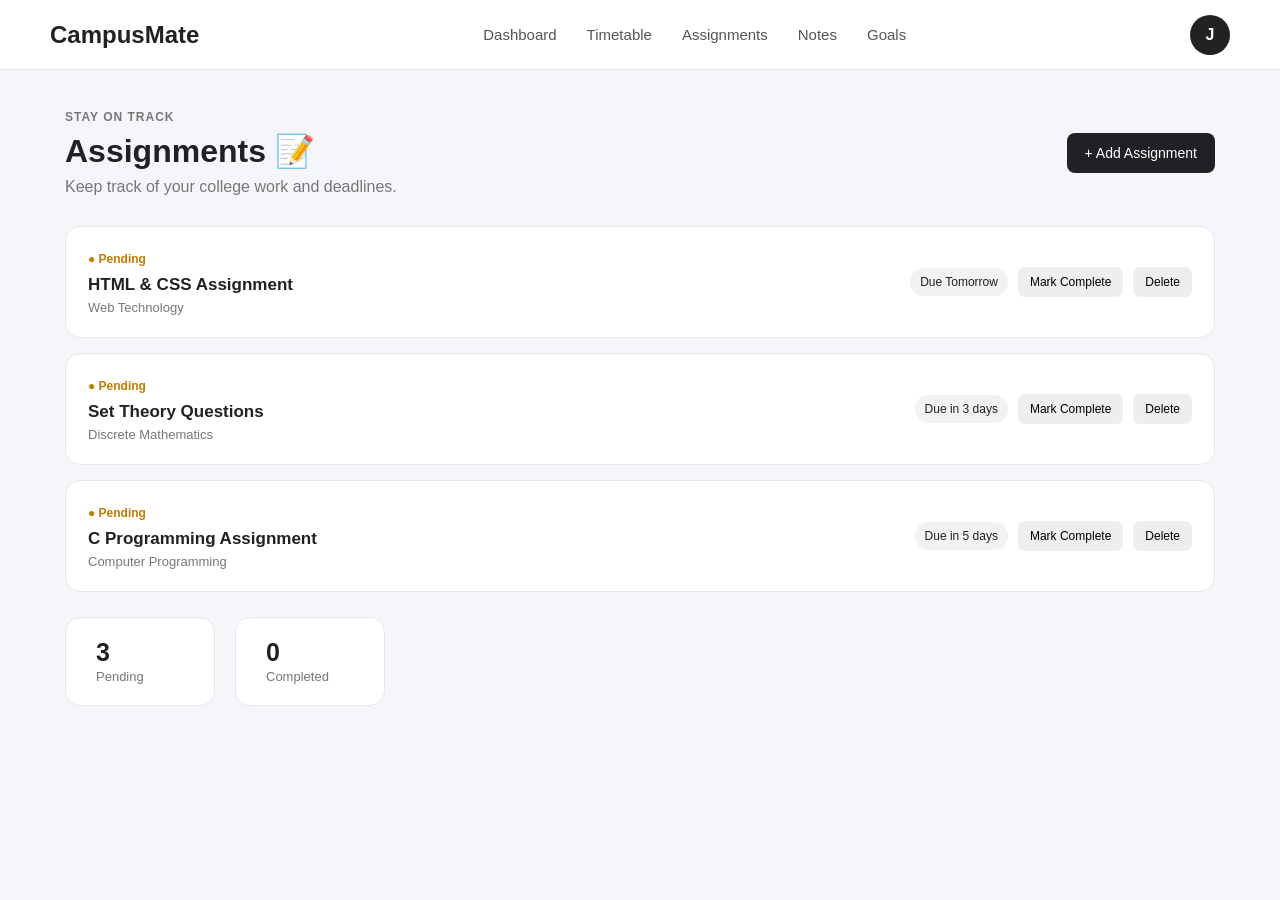
==== assignments.html @ aee2e8d4 "initialized" ====
<!DOCTYPE html>
<html>

<head>
    <title>Assignments - CampusMate</title>
    <link rel="stylesheet" href="style.css">
</head>

<body>

    <header>

        <div class="logo">CampusMate</div>

        <nav>
            <a href="index.html">Dashboard</a>
            <a href="timetable.html">Timetable</a>
            <a href="assignments.html">Assignments</a>
            <a href="#">Notes</a>
            <a href="#">Goals</a>
        </nav>

        <div class="profile">J</div>

    </header>


    <main>

        <section class="welcome assignment-heading">

            <div>
                <p class="small-text">STAY ON TRACK</p>

                <h1>Assignments 📝</h1>

                <p>
                    Keep track of your college work and deadlines.
                </p>
            </div>

            <button class="add-button" onclick="showForm()">+ Add Assignment</button>

        </section>
          
         <div id="assignment-form" class="assignment-form">

    <h2>Add New Assignment</h2>

    <input type="text" id="subject" placeholder="Subject">

    <input type="text" id="title" placeholder="Assignment title">

    <input type="date" id="due-date">

    <div>
        <button onclick="addAssignment()" class="save-button">
            Add Assignment
        </button>

        <button onclick="hideForm()" class="cancel-button">
            Cancel
        </button>
    </div>

</div>


        <section class="assignment-list">

            <!-- Assignment 1 -->

            <div class="assignment-card">

                <div class="assignment-info">

                    <span class="assignment-status pending">
                        ● Pending
                    </span>

                    <h2>HTML & CSS Assignment</h2>

                    <p class="subject">
                        Web Technology
                    </p>

                </div>

                <div class="assignment-actions">

                    <span class="deadline">
                        Due Tomorrow
                    </span>

                    <button class="complete-button">
                        Mark Complete
                    </button>

                    <button class="delete-button">
                        Delete
                    </button>

                </div>

            </div>


            <!-- Assignment 2 -->

            <div class="assignment-card">

                <div class="assignment-info">

                    <span class="assignment-status pending">
                        ● Pending
                    </span>

                    <h2>Set Theory Questions</h2>

                    <p class="subject">
                        Discrete Mathematics
                    </p>

                </div>

                <div class="assignment-actions">

                    <span class="deadline">
                        Due in 3 days
                    </span>

                    <button class="complete-button">
                        Mark Complete
                    </button>

                    <button class="delete-button">
                        Delete
                    </button>

                </div>

            </div>


            <!-- Assignment 3 -->

            <div class="assignment-card">

                <div class="assignment-info">

                    <span class="assignment-status pending">
                        ● Pending
                    </span>

                    <h2>C Programming Assignment</h2>

                    <p class="subject">
                        Computer Programming
                    </p>

                </div>

                <div class="assignment-actions">

                    <span class="deadline">
                        Due in 5 days
                    </span>

                    <button class="complete-button">
                        Mark Complete
                    </button>

                    <button class="delete-button">
                        Delete
                    </button>

                </div>

            </div>

        </section>


        <section class="assignment-summary">

            <div>
                <strong>3</strong>
                <span>Pending</span>
            </div>

            <div>
                <strong>0</strong>
                <span>Completed</span>
            </div>

        </section>

    </main>

     <script>

    function showForm() {
        document.getElementById("assignment-form").style.display = "block";
    }


    function hideForm() {
        document.getElementById("assignment-form").style.display = "none";
    }


    function addAssignment() {

        // Get information from the form
        let subject = document.getElementById("subject").value;
        let title = document.getElementById("title").value;
        let dueDate = document.getElementById("due-date").value;


        // Check if everything is filled in
        if (subject === "" || title === "" || dueDate === "") {
            alert("Please fill in all the fields.");
            return;
        }


        // Create a new assignment
        let newAssignment = document.createElement("div");

        newAssignment.className = "assignment-card";


        newAssignment.innerHTML = `
            <div class="assignment-info">

                <span class="assignment-status pending">
                    ● Pending
                </span>

                <h2>${title}</h2>

                <p class="subject">
                    ${subject}
                </p>

            </div>


            <div class="assignment-actions">

                <span class="deadline">
                    Due ${dueDate}
                </span>

                <button class="complete-button">
                    Mark Complete
                </button>

                <button class="delete-button">
                    Delete
                </button>

            </div>
        `;


        // Put the new assignment on the page
        document
            .querySelector(".assignment-list")
            .appendChild(newAssignment);


        // Clear the form
        document.getElementById("subject").value = "";
        document.getElementById("title").value = "";
        document.getElementById("due-date").value = "";


        // Hide the form
        hideForm();

    }

</script>
</body>

</html>
---- style.css ----
* {
    margin: 0;
    padding: 0;
    box-sizing: border-box;
}

body {
    font-family: Arial, sans-serif;
    background: #f5f6fa;
    color: #202124;
}

header {
    height: 70px;
    background: white;
    display: flex;
    align-items: center;
    justify-content: space-between;
    padding: 0 50px;
    border-bottom: 1px solid #e5e5e5;
}

.logo {
    font-size: 24px;
    font-weight: bold;
}

nav {
    display: flex;
    gap: 30px;
}

nav a {
    text-decoration: none;
    color: #555;
    font-size: 15px;
}

nav a:hover {
    color: #111;
}

.profile {
    width: 40px;
    height: 40px;
    border-radius: 50%;
    background: #222;
    color: white;
    display: flex;
    align-items: center;
    justify-content: center;
    font-weight: bold;
}

main {
    max-width: 1200px;
    margin: 40px auto;
    padding: 0 25px;
}

.welcome {
    margin-bottom: 30px;
}

.small-text {
    font-size: 12px;
    font-weight: bold;
    color: #777;
    letter-spacing: 1px;
    margin-bottom: 8px;
}

.welcome h1 {
    font-size: 32px;
    margin-bottom: 8px;
}

.welcome p {
    color: #777;
}

.stats {
    display: grid;
    grid-template-columns: repeat(3, 1fr);
    gap: 20px;
    margin-bottom: 25px;
}

.stat-card {
    background: white;
    padding: 25px;
    border-radius: 15px;
    border: 1px solid #e8e8e8;
}

.stat-card span {
    font-size: 25px;
}

.stat-card h3 {
    font-size: 28px;
    margin-top: 15px;
}

.stat-card p {
    color: #777;
    margin-top: 5px;
}

.content {
    display: grid;
    grid-template-columns: 1fr 1fr;
    gap: 25px;
}

.card {
    background: white;
    border: 1px solid #e8e8e8;
    border-radius: 15px;
    padding: 25px;
}

.card-header {
    display: flex;
    justify-content: space-between;
    align-items: center;
    margin-bottom: 20px;
}

.card-header h2 {
    font-size: 19px;
}

.card-header a {
    font-size: 13px;
    color: #666;
    text-decoration: none;
}

.class-item {
    display: flex;
    gap: 20px;
    padding: 15px 0;
    border-bottom: 1px solid #eee;
}

.class-item:last-child {
    border-bottom: none;
}

.time {
    width: 75px;
    font-size: 13px;
    color: #777;
}

.class-item h3 {
    font-size: 15px;
    margin-bottom: 5px;
}

.class-item p {
    font-size: 13px;
    color: #888;
}

.assignment {
    display: flex;
    justify-content: space-between;
    align-items: center;
    padding: 15px 0;
    border-bottom: 1px solid #eee;
}

.assignment:last-child {
    border-bottom: none;
}

.assignment h3 {
    font-size: 15px;
    margin-bottom: 5px;
}

.assignment p {
    font-size: 13px;
    color: #888;
}

.due {
    font-size: 12px;
    background: #f1f1f1;
    padding: 6px 10px;
    border-radius: 20px;
}

.goals {
    margin-top: 25px;
}

.goal {
    padding: 13px 0;
    border-bottom: 1px solid #eee;
}

.goal:last-child {
    border-bottom: none;
}

.goal input {
    margin-right: 10px;
}

/* Weekly Timetable */

.weekly-timetable {
    display: grid;
    grid-template-columns: repeat(5, 1fr);
    gap: 15px;
}

.day-column {
    background: white;
    border: 1px solid #e8e8e8;
    border-radius: 15px;
    padding: 15px;
    min-height: 400px;
}

.day-header {
    font-size: 17px;
    font-weight: bold;
    padding: 10px;
    margin-bottom: 10px;
    text-align: center;
    border-bottom: 1px solid #eeeeee;
}

.class-card {
    background: #f7f7f7;
    border-radius: 10px;
    padding: 15px;
    margin-bottom: 12px;
}

.class-time {
    font-size: 11px;
    color: #777;
    font-weight: bold;
}

.class-card h3 {
    font-size: 14px;
    margin-top: 8px;
    margin-bottom: 5px;
}

.class-card p {
    font-size: 12px;
    color: #888;
}


/* Make timetable usable on smaller screens */

@media (max-width: 900px) {

    .weekly-timetable {
        grid-template-columns: repeat(2, 1fr);
    }

}


@media (max-width: 600px) {

    .weekly-timetable {
        grid-template-columns: 1fr;
    }

}

/* Assignments */

.assignment-heading {
    display: flex;
    justify-content: space-between;
    align-items: center;
}

.add-button {
    border: none;
    background: #202124;
    color: white;
    padding: 12px 18px;
    border-radius: 8px;
    font-size: 14px;
    cursor: pointer;
}

.add-button:hover {
    background: #444;
}

.assignment-list {
    display: flex;
    flex-direction: column;
    gap: 15px;
}

.assignment-card {
    background: white;
    border: 1px solid #e8e8e8;
    border-radius: 15px;
    padding: 22px;
    display: flex;
    justify-content: space-between;
    align-items: center;
}

.assignment-status {
    font-size: 12px;
    font-weight: bold;
}

.pending {
    color: #c27c00;
}

.assignment-info h2 {
    font-size: 17px;
    margin-top: 8px;
    margin-bottom: 5px;
}

.subject {
    color: #777;
    font-size: 13px;
}

.assignment-actions {
    display: flex;
    align-items: center;
    gap: 10px;
}

.deadline {
    font-size: 12px;
    background: #f2f2f2;
    padding: 7px 10px;
    border-radius: 20px;
}

.complete-button,
.delete-button {
    border: none;
    padding: 8px 12px;
    border-radius: 7px;
    cursor: pointer;
    font-size: 12px;
}

.complete-button {
    background: #eeeeee;
}

.delete-button {
    background: #eeeeee;
}

.complete-button:hover,
.delete-button:hover {
    background: #dddddd;
}

.assignment-summary {
    display: flex;
    gap: 20px;
    margin-top: 25px;
}

.assignment-summary div {
    background: white;
    border: 1px solid #e8e8e8;
    border-radius: 15px;
    padding: 20px 30px;
    min-width: 150px;
}

.assignment-summary strong {
    display: block;
    font-size: 25px;
}

.assignment-summary span {
    color: #777;
    font-size: 13px;
}

/* Add Assignment Form */

.assignment-form {
    display: none;
    background: white;
    border: 1px solid #e8e8e8;
    border-radius: 15px;
    padding: 25px;
    margin-bottom: 20px;
}

.assignment-form h2 {
    margin-top: 0;
    margin-bottom: 20px;
}

.assignment-form input {
    width: 100%;
    box-sizing: border-box;
    padding: 12px;
    margin-bottom: 12px;
    border: 1px solid #ddd;
    border-radius: 8px;
    font-size: 14px;
}

.save-button,
.cancel-button {
    border: none;
    padding: 10px 16px;
    border-radius: 8px;
    cursor: pointer;
    font-size: 13px;
}

.save-button {
    background: #202124;
    color: white;
}

.cancel-button {
    background: #eeeeee;
    margin-left: 8px;
}

.save-button:hover {
    background: #444;
}

.cancel-button:hover {
    background: #dddddd;
}
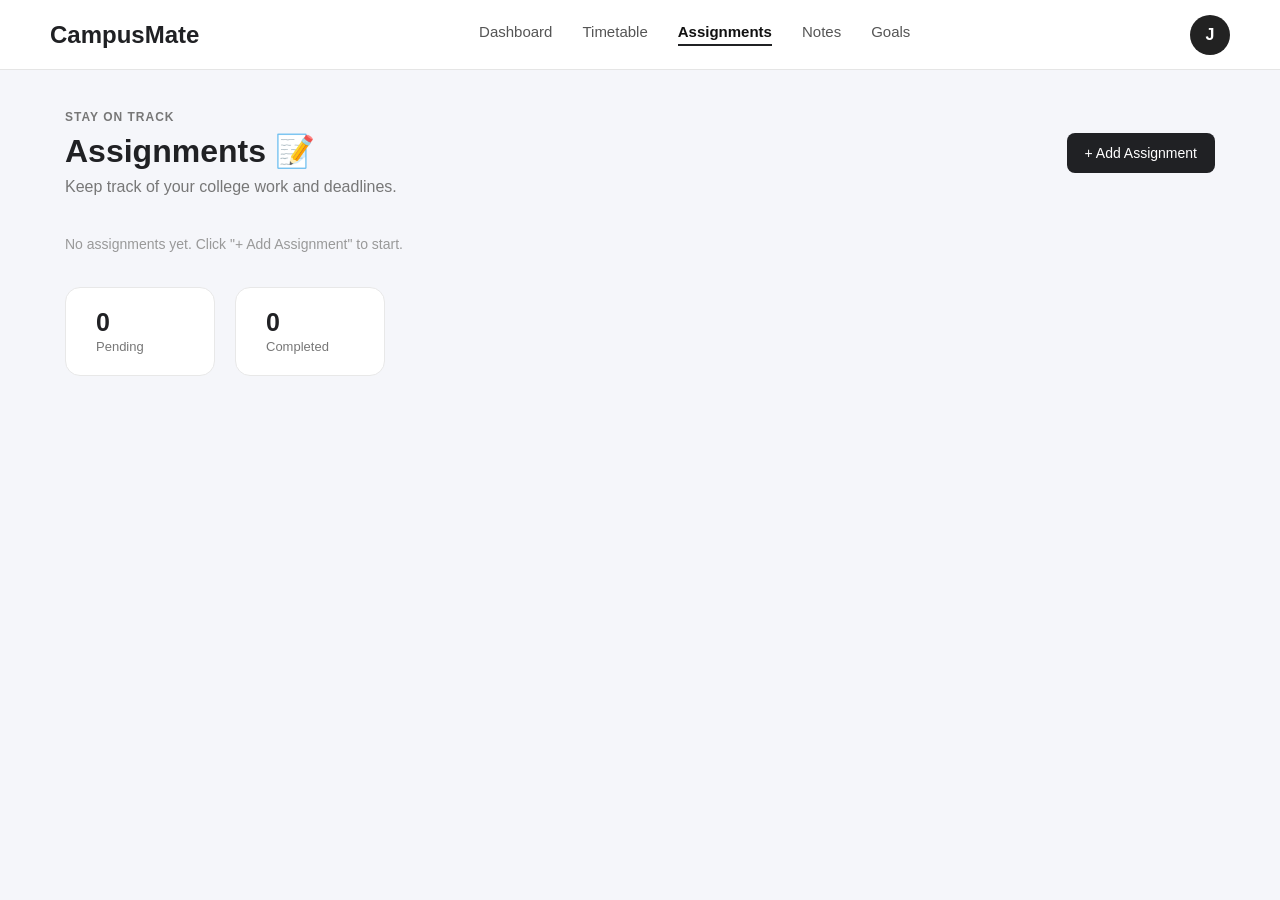
==== commit ef22e286: "finish CampusMate: goals, notes, working assignments" ====
--- a/assignments.html
+++ b/assignments.html
@@ -1,7 +1,8 @@
 <!DOCTYPE html>
-<html>
-
+<html lang="en">
 <head>
+    <meta charset="UTF-8">
+    <meta name="viewport" content="width=device-width, initial-scale=1.0">
     <title>Assignments - CampusMate</title>
     <link rel="stylesheet" href="style.css">
 </head>
@@ -9,279 +10,59 @@
 <body>
 
     <header>
-
         <div class="logo">CampusMate</div>
 
         <nav>
             <a href="index.html">Dashboard</a>
             <a href="timetable.html">Timetable</a>
-            <a href="assignments.html">Assignments</a>
-            <a href="#">Notes</a>
-            <a href="#">Goals</a>
+            <a href="assignments.html" class="active">Assignments</a>
+            <a href="notes.html">Notes</a>
+            <a href="goals.html">Goals</a>
         </nav>
 
         <div class="profile">J</div>
-
     </header>
 
 
     <main>
 
         <section class="welcome assignment-heading">
-
             <div>
                 <p class="small-text">STAY ON TRACK</p>
-
                 <h1>Assignments 📝</h1>
-
-                <p>
-                    Keep track of your college work and deadlines.
-                </p>
+                <p>Keep track of your college work and deadlines.</p>
             </div>
 
             <button class="add-button" onclick="showForm()">+ Add Assignment</button>
-
-        </section>
-          
-         <div id="assignment-form" class="assignment-form">
-
-    <h2>Add New Assignment</h2>
-
-    <input type="text" id="subject" placeholder="Subject">
-
-    <input type="text" id="title" placeholder="Assignment title">
-
-    <input type="date" id="due-date">
-
-    <div>
-        <button onclick="addAssignment()" class="save-button">
-            Add Assignment
-        </button>
-
-        <button onclick="hideForm()" class="cancel-button">
-            Cancel
-        </button>
-    </div>
-
-</div>
-
-
-        <section class="assignment-list">
-
-            <!-- Assignment 1 -->
-
-            <div class="assignment-card">
-
-                <div class="assignment-info">
-
-                    <span class="assignment-status pending">
-                        ● Pending
-                    </span>
-
-                    <h2>HTML & CSS Assignment</h2>
-
-                    <p class="subject">
-                        Web Technology
-                    </p>
-
-                </div>
-
-                <div class="assignment-actions">
-
-                    <span class="deadline">
-                        Due Tomorrow
-                    </span>
-
-                    <button class="complete-button">
-                        Mark Complete
-                    </button>
-
-                    <button class="delete-button">
-                        Delete
-                    </button>
-
-                </div>
-
-            </div>
-
-
-            <!-- Assignment 2 -->
-
-            <div class="assignment-card">
-
-                <div class="assignment-info">
-
-                    <span class="assignment-status pending">
-                        ● Pending
-                    </span>
-
-                    <h2>Set Theory Questions</h2>
-
-                    <p class="subject">
-                        Discrete Mathematics
-                    </p>
-
-                </div>
-
-                <div class="assignment-actions">
-
-                    <span class="deadline">
-                        Due in 3 days
-                    </span>
-
-                    <button class="complete-button">
-                        Mark Complete
-                    </button>
-
-                    <button class="delete-button">
-                        Delete
-                    </button>
-
-                </div>
-
-            </div>
-
-
-            <!-- Assignment 3 -->
-
-            <div class="assignment-card">
-
-                <div class="assignment-info">
-
-                    <span class="assignment-status pending">
-                        ● Pending
-                    </span>
-
-                    <h2>C Programming Assignment</h2>
-
-                    <p class="subject">
-                        Computer Programming
-                    </p>
-
-                </div>
-
-                <div class="assignment-actions">
-
-                    <span class="deadline">
-                        Due in 5 days
-                    </span>
-
-                    <button class="complete-button">
-                        Mark Complete
-                    </button>
-
-                    <button class="delete-button">
-                        Delete
-                    </button>
-
-                </div>
-
-            </div>
-
         </section>
 
+        <div id="assignment-form" class="assignment-form">
+            <h2>Add New Assignment</h2>
+            <input type="text" id="subject" placeholder="Subject">
+            <input type="text" id="title" placeholder="Assignment title">
+            <input type="date" id="due-date">
+            <div>
+                <button onclick="addAssignment()" class="save-button">Add Assignment</button>
+                <button onclick="hideForm()" class="cancel-button">Cancel</button>
+            </div>
+        </div>
+
+        <section class="assignment-list" id="assignment-list"></section>
 
         <section class="assignment-summary">
-
             <div>
-                <strong>3</strong>
+                <strong id="pending-count">0</strong>
                 <span>Pending</span>
             </div>
-
             <div>
-                <strong>0</strong>
+                <strong id="completed-count">0</strong>
                 <span>Completed</span>
             </div>
-
         </section>
 
     </main>
 
-     <script>
-
-    function showForm() {
-        document.getElementById("assignment-form").style.display = "block";
-    }
-
-
-    function hideForm() {
-        document.getElementById("assignment-form").style.display = "none";
-    }
-
-
-    function addAssignment() {
-
-        // Get information from the form
-        let subject = document.getElementById("subject").value;
-        let title = document.getElementById("title").value;
-        let dueDate = document.getElementById("due-date").value;
-
-
-        // Check if everything is filled in
-        if (subject === "" || title === "" || dueDate === "") {
-            alert("Please fill in all the fields.");
-            return;
-        }
-
-
-        // Create a new assignment
-        let newAssignment = document.createElement("div");
-
-        newAssignment.className = "assignment-card";
-
-
-        newAssignment.innerHTML = `
-            <div class="assignment-info">
-
-                <span class="assignment-status pending">
-                    ● Pending
-                </span>
-
-                <h2>${title}</h2>
-
-                <p class="subject">
-                    ${subject}
-                </p>
-
-            </div>
-
-
-            <div class="assignment-actions">
-
-                <span class="deadline">
-                    Due ${dueDate}
-                </span>
-
-                <button class="complete-button">
-                    Mark Complete
-                </button>
-
-                <button class="delete-button">
-                    Delete
-                </button>
-
-            </div>
-        `;
-
-
-        // Put the new assignment on the page
-        document
-            .querySelector(".assignment-list")
-            .appendChild(newAssignment);
-
-
-        // Clear the form
-        document.getElementById("subject").value = "";
-        document.getElementById("title").value = "";
-        document.getElementById("due-date").value = "";
-
-
-        // Hide the form
-        hideForm();
-
-    }
-
-</script>
+    <script src="script.js"></script>
+    <script>showAssignments();</script>
 </body>
-
-</html>+</html>
--- a/style.css
+++ b/style.css
@@ -447,4 +447,153 @@
 
 .cancel-button:hover {
     background: #dddddd;
-}+}
+
+/* ===== Added for final version ===== */
+
+/* current page in the nav */
+nav a.active {
+    color: #111;
+    font-weight: bold;
+    border-bottom: 2px solid #202124;
+    padding-bottom: 4px;
+}
+
+/* message shown when a list is empty */
+.empty {
+    color: #999;
+    font-size: 14px;
+    padding: 10px 0;
+}
+
+/* today's column on the timetable */
+.day-column.today {
+    border: 2px solid #202124;
+}
+
+/* completed assignment */
+.assignment-status.completed {
+    color: #2e7d32;
+}
+
+.assignment-card.is-done h2 {
+    text-decoration: line-through;
+    color: #999;
+}
+
+/* Goals page */
+.add-row {
+    display: flex;
+    gap: 10px;
+    margin-bottom: 20px;
+}
+
+.add-row input,
+.note-form input,
+.note-form textarea {
+    width: 100%;
+    padding: 12px;
+    border: 1px solid #ddd;
+    border-radius: 8px;
+    font-size: 14px;
+    font-family: inherit;
+}
+
+.progress-text {
+    font-size: 13px;
+    color: #777;
+    margin-bottom: 8px;
+}
+
+.progress {
+    height: 10px;
+    background: #eee;
+    border-radius: 10px;
+    margin-bottom: 15px;
+    overflow: hidden;
+}
+
+.progress-bar {
+    height: 100%;
+    width: 0;
+    background: #202124;
+    transition: width 0.3s;
+}
+
+.goal-row {
+    display: flex;
+    justify-content: space-between;
+    align-items: center;
+}
+
+.goal label {
+    cursor: pointer;
+}
+
+.goal-done span {
+    text-decoration: line-through;
+    color: #999;
+}
+
+/* Notes page */
+.note-form {
+    display: flex;
+    flex-direction: column;
+    gap: 12px;
+    margin-bottom: 25px;
+}
+
+.note-form textarea {
+    min-height: 100px;
+    resize: vertical;
+}
+
+.note-form .save-button {
+    align-self: flex-start;
+}
+
+.notes-grid {
+    display: grid;
+    grid-template-columns: repeat(3, 1fr);
+    gap: 20px;
+}
+
+.note-card {
+    background: #fffbe6;
+    border: 1px solid #f0e6a8;
+    border-radius: 12px;
+    padding: 20px;
+    display: flex;
+    flex-direction: column;
+    gap: 10px;
+}
+
+.note-card h3 {
+    font-size: 16px;
+}
+
+.note-card p {
+    font-size: 14px;
+    color: #555;
+    white-space: pre-wrap;
+    flex: 1;
+}
+
+.note-card .delete-button {
+    align-self: flex-start;
+}
+
+/* phones and small screens */
+@media (max-width: 900px) {
+    header {
+        flex-wrap: wrap;
+        height: auto;
+        padding: 15px 20px;
+        gap: 10px;
+    }
+
+    nav { gap: 15px; flex-wrap: wrap; }
+    .stats, .content, .notes-grid { grid-template-columns: 1fr; }
+    .assignment-card { flex-direction: column; align-items: flex-start; gap: 15px; }
+    .assignment-heading { flex-direction: column; align-items: flex-start; gap: 15px; }
+}
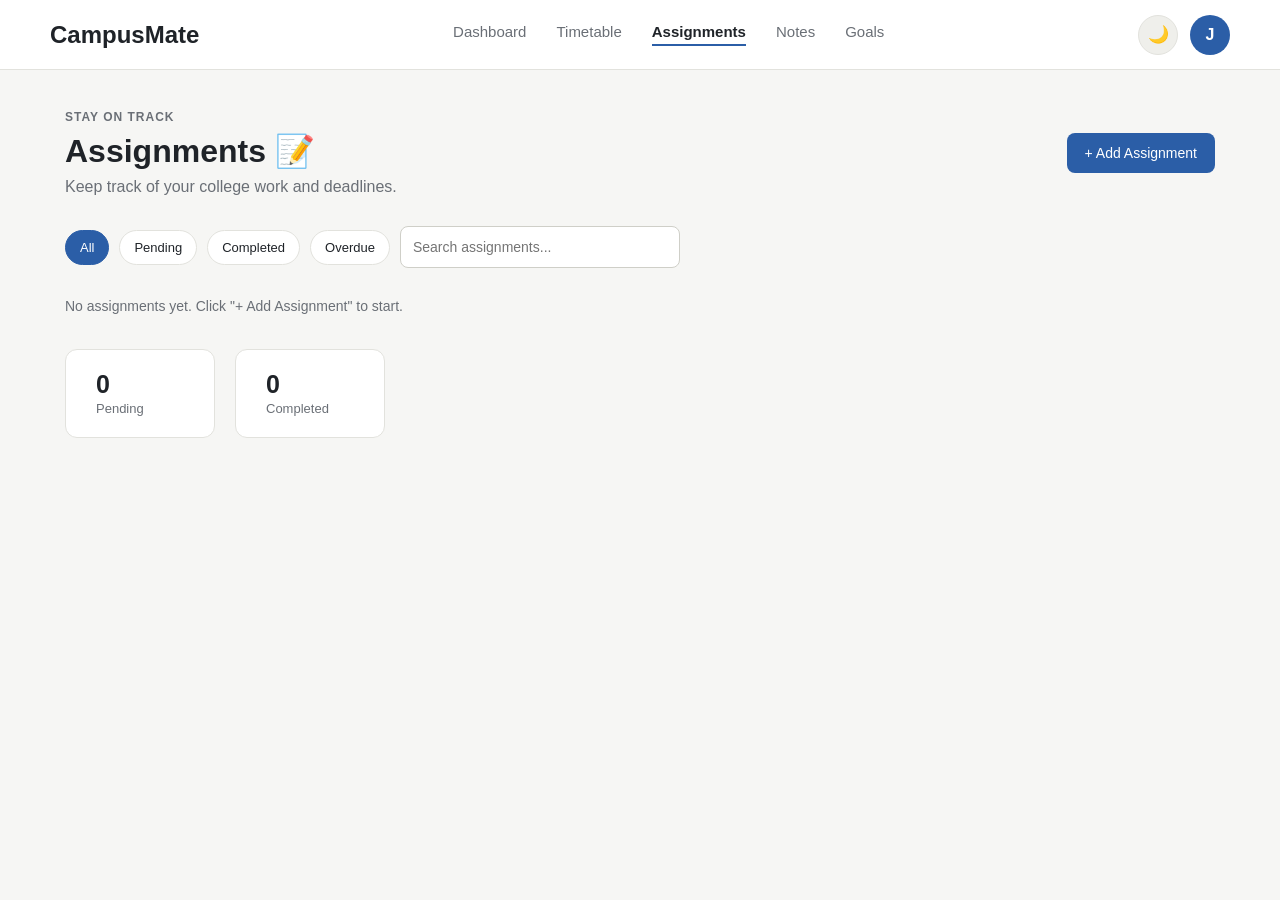
==== commit bb23f503: "feat: add cleanup code and made changes on UI" ====
--- a/assignments.html
+++ b/assignments.html
@@ -9,20 +9,7 @@
 
 <body>
 
-    <header>
-        <div class="logo">CampusMate</div>
-
-        <nav>
-            <a href="index.html">Dashboard</a>
-            <a href="timetable.html">Timetable</a>
-            <a href="assignments.html" class="active">Assignments</a>
-            <a href="notes.html">Notes</a>
-            <a href="goals.html">Goals</a>
-        </nav>
-
-        <div class="profile">J</div>
-    </header>
-
+    <header id="header"></header>
 
     <main>
 
@@ -32,19 +19,35 @@
                 <h1>Assignments 📝</h1>
                 <p>Keep track of your college work and deadlines.</p>
             </div>
-
-            <button class="add-button" onclick="showForm()">+ Add Assignment</button>
+            <button class="add-button" onclick="openAssignmentForm()">+ Add Assignment</button>
         </section>
 
-        <div id="assignment-form" class="assignment-form">
-            <h2>Add New Assignment</h2>
-            <input type="text" id="subject" placeholder="Subject">
-            <input type="text" id="title" placeholder="Assignment title">
+        <div id="assignment-form" class="form-card">
+            <h2 id="form-title">Add New Assignment</h2>
+            <p class="form-error"></p>
+            <label class="label-small" for="subject">Subject</label>
+            <input type="text" id="subject" list="subject-list" placeholder="e.g. Web Technology" autocomplete="off">
+            <datalist id="subject-list"></datalist>
+            <label class="label-small" for="title">Title</label>
+            <input type="text" id="title" placeholder="e.g. HTML & CSS assignment">
+            <label class="label-small" for="due-date">Due date</label>
             <input type="date" id="due-date">
-            <div>
-                <button onclick="addAssignment()" class="save-button">Add Assignment</button>
-                <button onclick="hideForm()" class="cancel-button">Cancel</button>
-            </div>
+            <label class="label-small" for="priority">Priority</label>
+            <select id="priority">
+                <option value="high">High</option>
+                <option value="medium" selected>Medium</option>
+                <option value="low">Low</option>
+            </select>
+            <button class="save-button" id="save-assignment" onclick="saveAssignment()">Add Assignment</button>
+            <button class="cancel-button" onclick="closeAssignmentForm()">Cancel</button>
+        </div>
+
+        <div class="toolbar">
+            <button class="filter-button active" data-filter="all" onclick="setFilter('all')">All</button>
+            <button class="filter-button" data-filter="pending" onclick="setFilter('pending')">Pending</button>
+            <button class="filter-button" data-filter="completed" onclick="setFilter('completed')">Completed</button>
+            <button class="filter-button" data-filter="overdue" onclick="setFilter('overdue')">Overdue</button>
+            <input type="text" class="search-box" placeholder="Search assignments..." aria-label="Search assignments" oninput="setSearch(this.value)">
         </div>
 
         <section class="assignment-list" id="assignment-list"></section>
@@ -63,6 +66,10 @@
     </main>
 
     <script src="script.js"></script>
-    <script>showAssignments();</script>
+    <script>
+        renderHeader("assignments");
+        if (location.hash === "#overdue") { currentFilter = "overdue"; }   // link from the dashboard warning
+        showAssignments();
+    </script>
 </body>
 </html>
--- a/style.css
+++ b/style.css
@@ -1,3 +1,53 @@
+/* =========================================================
+   CampusMate - style.css
+   All colours are variables at the top.
+   Dark mode = same variables with different values.
+   ========================================================= */
+
+:root {
+    --bg: #f6f6f4;
+    --card: #ffffff;
+    --border: #e2e2dd;
+    --text: #1f2328;
+    --muted: #6a6f76;
+    --soft: #efefeb;
+    --soft-hover: #e2e2dc;
+    --accent: #2b5ea7;
+    --accent-hover: #204a85;
+    --accent-text: #ffffff;
+    --accent-soft: #e8eef8;
+    --input-border: #cfcfc8;
+    --note-bg: #fff8d6;
+    --note-border: #ecdf9a;
+    --high: #c5392e;
+    --medium: #b7791f;
+    --low: #2f7d4a;
+    --warn-bg: #fbeae8;
+    --warn-text: #a3281f;
+}
+
+[data-theme="dark"] {
+    --bg: #17181a;
+    --card: #202225;
+    --border: #34373b;
+    --text: #e6e6e3;
+    --muted: #9a9ea5;
+    --soft: #2a2c30;
+    --soft-hover: #373a3f;
+    --accent: #6fa0e6;
+    --accent-hover: #8db6f0;
+    --accent-text: #14171c;
+    --accent-soft: #25303f;
+    --input-border: #43474d;
+    --note-bg: #38341e;
+    --note-border: #5a5330;
+    --high: #ef8b82;
+    --medium: #e5b95c;
+    --low: #7fc496;
+    --warn-bg: #3b2321;
+    --warn-text: #ef8b82;
+}
+
 * {
     margin: 0;
     padding: 0;
@@ -6,18 +56,21 @@
 
 body {
     font-family: Arial, sans-serif;
-    background: #f5f6fa;
-    color: #202124;
-}
+    background: var(--bg);
+    color: var(--text);
+}
+
+
+/* ---------- Header ---------- */
 
 header {
-    height: 70px;
-    background: white;
+    min-height: 70px;
+    background: var(--card);
     display: flex;
     align-items: center;
     justify-content: space-between;
     padding: 0 50px;
-    border-bottom: 1px solid #e5e5e5;
+    border-bottom: 1px solid var(--border);
 }
 
 .logo {
@@ -32,24 +85,49 @@
 
 nav a {
     text-decoration: none;
-    color: #555;
+    color: var(--muted);
     font-size: 15px;
 }
 
 nav a:hover {
-    color: #111;
+    color: var(--text);
+}
+
+nav a.active {
+    color: var(--text);
+    font-weight: bold;
+    border-bottom: 2px solid var(--accent);
+    padding-bottom: 4px;
+}
+
+.header-right {
+    display: flex;
+    align-items: center;
+    gap: 12px;
+}
+
+.theme-button {
+    border: 1px solid var(--border);
+    background: var(--soft);
+    color: var(--text);
+    width: 40px;
+    height: 40px;
+    border-radius: 50%;
+    font-size: 17px;
+    cursor: pointer;
 }
 
 .profile {
     width: 40px;
     height: 40px;
     border-radius: 50%;
-    background: #222;
-    color: white;
+    background: var(--accent);
+    color: var(--accent-text);
     display: flex;
     align-items: center;
     justify-content: center;
     font-weight: bold;
+    text-decoration: none;
 }
 
 main {
@@ -58,6 +136,9 @@
     padding: 0 25px;
 }
 
+
+/* ---------- Page heading ---------- */
+
 .welcome {
     margin-bottom: 30px;
 }
@@ -65,7 +146,7 @@
 .small-text {
     font-size: 12px;
     font-weight: bold;
-    color: #777;
+    color: var(--muted);
     letter-spacing: 1px;
     margin-bottom: 8px;
 }
@@ -76,7 +157,46 @@
 }
 
 .welcome p {
-    color: #777;
+    color: var(--muted);
+}
+
+
+/* ---------- Dashboard ---------- */
+
+.alert {
+    background: var(--warn-bg);
+    color: var(--warn-text);
+    padding: 14px 18px;
+    border-radius: 12px;
+    margin-bottom: 20px;
+    font-size: 14px;
+    font-weight: bold;
+    display: none;
+}
+
+.next-class {
+    background: var(--accent);
+    color: var(--accent-text);
+    border-radius: 15px;
+    padding: 22px 25px;
+    margin-bottom: 20px;
+}
+
+.next-class .label {
+    font-size: 12px;
+    letter-spacing: 1px;
+    font-weight: bold;
+    opacity: 0.7;
+}
+
+.next-class h2 {
+    margin: 8px 0 4px;
+    font-size: 22px;
+}
+
+.next-class p {
+    opacity: 0.8;
+    font-size: 14px;
 }
 
 .stats {
@@ -87,10 +207,10 @@
 }
 
 .stat-card {
-    background: white;
+    background: var(--card);
     padding: 25px;
     border-radius: 15px;
-    border: 1px solid #e8e8e8;
+    border: 1px solid var(--border);
 }
 
 .stat-card span {
@@ -103,7 +223,7 @@
 }
 
 .stat-card p {
-    color: #777;
+    color: var(--muted);
     margin-top: 5px;
 }
 
@@ -114,8 +234,8 @@
 }
 
 .card {
-    background: white;
-    border: 1px solid #e8e8e8;
+    background: var(--card);
+    border: 1px solid var(--border);
     border-radius: 15px;
     padding: 25px;
 }
@@ -133,7 +253,7 @@
 
 .card-header a {
     font-size: 13px;
-    color: #666;
+    color: var(--muted);
     text-decoration: none;
 }
 
@@ -141,7 +261,7 @@
     display: flex;
     gap: 20px;
     padding: 15px 0;
-    border-bottom: 1px solid #eee;
+    border-bottom: 1px solid var(--border);
 }
 
 .class-item:last-child {
@@ -151,7 +271,7 @@
 .time {
     width: 75px;
     font-size: 13px;
-    color: #777;
+    color: var(--muted);
 }
 
 .class-item h3 {
@@ -161,7 +281,7 @@
 
 .class-item p {
     font-size: 13px;
-    color: #888;
+    color: var(--muted);
 }
 
 .assignment {
@@ -169,7 +289,7 @@
     justify-content: space-between;
     align-items: center;
     padding: 15px 0;
-    border-bottom: 1px solid #eee;
+    border-bottom: 1px solid var(--border);
 }
 
 .assignment:last-child {
@@ -183,12 +303,12 @@
 
 .assignment p {
     font-size: 13px;
-    color: #888;
+    color: var(--muted);
 }
 
 .due {
     font-size: 12px;
-    background: #f1f1f1;
+    background: var(--soft);
     padding: 6px 10px;
     border-radius: 20px;
 }
@@ -199,7 +319,7 @@
 
 .goal {
     padding: 13px 0;
-    border-bottom: 1px solid #eee;
+    border-bottom: 1px solid var(--border);
 }
 
 .goal:last-child {
@@ -210,7 +330,14 @@
     margin-right: 10px;
 }
 
-/* Weekly Timetable */
+.empty {
+    color: var(--muted);
+    font-size: 14px;
+    padding: 10px 0;
+}
+
+
+/* ---------- Timetable ---------- */
 
 .weekly-timetable {
     display: grid;
@@ -219,11 +346,15 @@
 }
 
 .day-column {
-    background: white;
-    border: 1px solid #e8e8e8;
+    background: var(--card);
+    border: 1px solid var(--border);
     border-radius: 15px;
     padding: 15px;
-    min-height: 400px;
+    min-height: 300px;
+}
+
+.day-column.today {
+    border: 2px solid var(--accent);
 }
 
 .day-header {
@@ -232,19 +363,20 @@
     padding: 10px;
     margin-bottom: 10px;
     text-align: center;
-    border-bottom: 1px solid #eeeeee;
+    border-bottom: 1px solid var(--border);
 }
 
 .class-card {
-    background: #f7f7f7;
+    background: var(--soft);
     border-radius: 10px;
     padding: 15px;
     margin-bottom: 12px;
+    position: relative;
 }
 
 .class-time {
     font-size: 11px;
-    color: #777;
+    color: var(--muted);
     font-weight: bold;
 }
 
@@ -256,30 +388,127 @@
 
 .class-card p {
     font-size: 12px;
-    color: #888;
-}
-
-
-/* Make timetable usable on smaller screens */
-
-@media (max-width: 900px) {
-
-    .weekly-timetable {
-        grid-template-columns: repeat(2, 1fr);
-    }
-
-}
-
-
-@media (max-width: 600px) {
-
-    .weekly-timetable {
-        grid-template-columns: 1fr;
-    }
-
-}
-
-/* Assignments */
+    color: var(--muted);
+}
+
+.class-remove {
+    position: absolute;
+    top: 8px;
+    right: 8px;
+    border: none;
+    background: transparent;
+    color: var(--muted);
+    cursor: pointer;
+    font-size: 14px;
+}
+
+.class-remove:hover {
+    color: var(--high);
+}
+
+
+/* ---------- Forms (shared) ---------- */
+
+.form-card {
+    display: none;
+    background: var(--card);
+    border: 1px solid var(--border);
+    border-radius: 15px;
+    padding: 25px;
+    margin-bottom: 20px;
+}
+
+.form-card.open {
+    display: block;
+}
+
+.form-card h2 {
+    margin-bottom: 20px;
+}
+
+.form-card input,
+.form-card select,
+.add-row input,
+.note-form input,
+.note-form textarea,
+.search-box,
+.field {
+    width: 100%;
+    padding: 12px;
+    margin-bottom: 12px;
+    border: 1px solid var(--input-border);
+    border-radius: 8px;
+    font-size: 14px;
+    font-family: inherit;
+    background: var(--card);
+    color: var(--text);
+}
+
+.add-row input {
+    margin-bottom: 0;
+}
+
+.label-small {
+    display: block;
+    font-size: 12px;
+    color: var(--muted);
+    margin-bottom: 5px;
+}
+
+.save-button,
+.cancel-button,
+.add-button {
+    border: none;
+    padding: 10px 16px;
+    border-radius: 8px;
+    cursor: pointer;
+    font-size: 13px;
+}
+
+.save-button,
+.add-button {
+    background: var(--accent);
+    color: var(--accent-text);
+}
+
+.add-button {
+    padding: 12px 18px;
+    font-size: 14px;
+}
+
+.save-button:hover,
+.add-button:hover {
+    background: var(--accent-hover);
+}
+
+.cancel-button {
+    background: var(--soft);
+    color: var(--text);
+    margin-left: 8px;
+}
+
+.cancel-button:hover {
+    background: var(--soft-hover);
+}
+
+.danger-button {
+    background: var(--warn-bg);
+    color: var(--warn-text);
+    border: none;
+    padding: 10px 16px;
+    border-radius: 8px;
+    cursor: pointer;
+    font-size: 13px;
+}
+
+.row-buttons {
+    display: flex;
+    gap: 10px;
+    flex-wrap: wrap;
+}
+
+
+/* ---------- Assignments ---------- */
 
 .assignment-heading {
     display: flex;
@@ -287,18 +516,32 @@
     align-items: center;
 }
 
-.add-button {
-    border: none;
-    background: #202124;
-    color: white;
-    padding: 12px 18px;
-    border-radius: 8px;
-    font-size: 14px;
+.toolbar {
+    display: flex;
+    gap: 10px;
+    align-items: center;
+    margin-bottom: 20px;
+    flex-wrap: wrap;
+}
+
+.toolbar .search-box {
+    margin-bottom: 0;
+    max-width: 280px;
+}
+
+.filter-button {
+    border: 1px solid var(--border);
+    background: var(--card);
+    color: var(--text);
+    padding: 9px 14px;
+    border-radius: 20px;
     cursor: pointer;
-}
-
-.add-button:hover {
-    background: #444;
+    font-size: 13px;
+}
+
+.filter-button.active {
+    background: var(--accent);
+    color: var(--accent-text);
 }
 
 .assignment-list {
@@ -308,8 +551,8 @@
 }
 
 .assignment-card {
-    background: white;
-    border: 1px solid #e8e8e8;
+    background: var(--card);
+    border: 1px solid var(--border);
     border-radius: 15px;
     padding: 22px;
     display: flex;
@@ -322,8 +565,21 @@
     font-weight: bold;
 }
 
-.pending {
-    color: #c27c00;
+.assignment-status.pending {
+    color: var(--medium);
+}
+
+.assignment-status.completed {
+    color: var(--low);
+}
+
+.assignment-status.overdue {
+    color: var(--high);
+}
+
+.assignment-card.is-done h2 {
+    text-decoration: line-through;
+    color: var(--muted);
 }
 
 .assignment-info h2 {
@@ -333,43 +589,59 @@
 }
 
 .subject {
-    color: #777;
-    font-size: 13px;
-}
+    color: var(--muted);
+    font-size: 13px;
+}
+
+.tag {
+    display: inline-block;
+    font-size: 11px;
+    font-weight: bold;
+    padding: 3px 9px;
+    border-radius: 20px;
+    margin-left: 8px;
+    border: 1px solid currentColor;
+}
+
+.tag.high { color: var(--high); }
+.tag.medium { color: var(--medium); }
+.tag.low { color: var(--low); }
 
 .assignment-actions {
     display: flex;
     align-items: center;
     gap: 10px;
+    flex-wrap: wrap;
 }
 
 .deadline {
     font-size: 12px;
-    background: #f2f2f2;
+    background: var(--soft);
     padding: 7px 10px;
     border-radius: 20px;
 }
 
+.deadline.overdue {
+    background: var(--warn-bg);
+    color: var(--warn-text);
+}
+
 .complete-button,
+.edit-button,
 .delete-button {
     border: none;
     padding: 8px 12px;
     border-radius: 7px;
     cursor: pointer;
     font-size: 12px;
-}
-
-.complete-button {
-    background: #eeeeee;
-}
-
-.delete-button {
-    background: #eeeeee;
+    background: var(--soft);
+    color: var(--text);
 }
 
 .complete-button:hover,
+.edit-button:hover,
 .delete-button:hover {
-    background: #dddddd;
+    background: var(--soft-hover);
 }
 
 .assignment-summary {
@@ -379,8 +651,8 @@
 }
 
 .assignment-summary div {
-    background: white;
-    border: 1px solid #e8e8e8;
+    background: var(--card);
+    border: 1px solid var(--border);
     border-radius: 15px;
     padding: 20px 30px;
     min-width: 150px;
@@ -392,122 +664,28 @@
 }
 
 .assignment-summary span {
-    color: #777;
-    font-size: 13px;
-}
-
-/* Add Assignment Form */
-
-.assignment-form {
-    display: none;
-    background: white;
-    border: 1px solid #e8e8e8;
-    border-radius: 15px;
-    padding: 25px;
-    margin-bottom: 20px;
-}
-
-.assignment-form h2 {
-    margin-top: 0;
-    margin-bottom: 20px;
-}
-
-.assignment-form input {
-    width: 100%;
-    box-sizing: border-box;
-    padding: 12px;
-    margin-bottom: 12px;
-    border: 1px solid #ddd;
-    border-radius: 8px;
-    font-size: 14px;
-}
-
-.save-button,
-.cancel-button {
-    border: none;
-    padding: 10px 16px;
-    border-radius: 8px;
-    cursor: pointer;
-    font-size: 13px;
-}
-
-.save-button {
-    background: #202124;
-    color: white;
-}
-
-.cancel-button {
-    background: #eeeeee;
-    margin-left: 8px;
-}
-
-.save-button:hover {
-    background: #444;
-}
-
-.cancel-button:hover {
-    background: #dddddd;
-}
-
-/* ===== Added for final version ===== */
-
-/* current page in the nav */
-nav a.active {
-    color: #111;
-    font-weight: bold;
-    border-bottom: 2px solid #202124;
-    padding-bottom: 4px;
-}
-
-/* message shown when a list is empty */
-.empty {
-    color: #999;
-    font-size: 14px;
-    padding: 10px 0;
-}
-
-/* today's column on the timetable */
-.day-column.today {
-    border: 2px solid #202124;
-}
-
-/* completed assignment */
-.assignment-status.completed {
-    color: #2e7d32;
-}
-
-.assignment-card.is-done h2 {
-    text-decoration: line-through;
-    color: #999;
-}
-
-/* Goals page */
+    color: var(--muted);
+    font-size: 13px;
+}
+
+
+/* ---------- Goals ---------- */
+
 .add-row {
     display: flex;
     gap: 10px;
     margin-bottom: 20px;
 }
 
-.add-row input,
-.note-form input,
-.note-form textarea {
-    width: 100%;
-    padding: 12px;
-    border: 1px solid #ddd;
-    border-radius: 8px;
-    font-size: 14px;
-    font-family: inherit;
-}
-
 .progress-text {
     font-size: 13px;
-    color: #777;
+    color: var(--muted);
     margin-bottom: 8px;
 }
 
 .progress {
     height: 10px;
-    background: #eee;
+    background: var(--soft);
     border-radius: 10px;
     margin-bottom: 15px;
     overflow: hidden;
@@ -516,7 +694,7 @@
 .progress-bar {
     height: 100%;
     width: 0;
-    background: #202124;
+    background: var(--accent);
     transition: width 0.3s;
 }
 
@@ -532,15 +710,22 @@
 
 .goal-done span {
     text-decoration: line-through;
-    color: #999;
-}
-
-/* Notes page */
+    color: var(--muted);
+}
+
+
+/* ---------- Notes ---------- */
+
 .note-form {
     display: flex;
     flex-direction: column;
     gap: 12px;
     margin-bottom: 25px;
+}
+
+.note-form input,
+.note-form textarea {
+    margin-bottom: 0;
 }
 
 .note-form textarea {
@@ -556,11 +741,12 @@
     display: grid;
     grid-template-columns: repeat(3, 1fr);
     gap: 20px;
+    margin-top: 15px;
 }
 
 .note-card {
-    background: #fffbe6;
-    border: 1px solid #f0e6a8;
+    background: var(--note-bg);
+    border: 1px solid var(--note-border);
     border-radius: 12px;
     padding: 20px;
     display: flex;
@@ -574,26 +760,255 @@
 
 .note-card p {
     font-size: 14px;
-    color: #555;
     white-space: pre-wrap;
     flex: 1;
 }
 
+.note-card .note-date {
+    font-size: 11px;
+    color: var(--muted);
+}
+
 .note-card .delete-button {
     align-self: flex-start;
 }
 
-/* phones and small screens */
+
+/* ---------- Settings ---------- */
+
+.settings-card {
+    margin-bottom: 20px;
+    max-width: 650px;
+}
+
+.settings-card h2 {
+    font-size: 19px;
+    margin-bottom: 8px;
+}
+
+.settings-card p {
+    color: var(--muted);
+    font-size: 14px;
+    margin-bottom: 15px;
+}
+
+.settings-card .field {
+    margin-bottom: 12px;
+}
+
+
+/* ---------- Toast message ---------- */
+
+.toast {
+    position: fixed;
+    bottom: 30px;
+    left: 50%;
+    transform: translateX(-50%) translateY(20px);
+    background: var(--accent);
+    color: var(--accent-text);
+    padding: 12px 22px;
+    border-radius: 25px;
+    font-size: 14px;
+    opacity: 0;
+    transition: all 0.3s;
+    pointer-events: none;
+    z-index: 10;
+}
+
+.toast.show {
+    opacity: 1;
+    transform: translateX(-50%) translateY(0);
+}
+
+
+/* ---------- Small screens ---------- */
+
 @media (max-width: 900px) {
+
     header {
         flex-wrap: wrap;
-        height: auto;
         padding: 15px 20px;
         gap: 10px;
     }
 
-    nav { gap: 15px; flex-wrap: wrap; }
-    .stats, .content, .notes-grid { grid-template-columns: 1fr; }
-    .assignment-card { flex-direction: column; align-items: flex-start; gap: 15px; }
-    .assignment-heading { flex-direction: column; align-items: flex-start; gap: 15px; }
-}
+    nav {
+        gap: 15px;
+        flex-wrap: wrap;
+        order: 3;
+        width: 100%;
+    }
+
+    .weekly-timetable {
+        grid-template-columns: repeat(2, 1fr);
+    }
+
+    .stats,
+    .content,
+    .notes-grid {
+        grid-template-columns: 1fr;
+    }
+
+    .assignment-card {
+        flex-direction: column;
+        align-items: flex-start;
+        gap: 15px;
+    }
+
+    .assignment-heading {
+        flex-direction: column;
+        align-items: flex-start;
+        gap: 15px;
+    }
+}
+
+@media (max-width: 600px) {
+
+    .weekly-timetable {
+        grid-template-columns: 1fr;
+    }
+}
+
+
+/* ---------- Final touches (kept simple) ---------- */
+
+.next-class {
+    background: var(--card);
+    color: var(--text);
+    border: 1px solid var(--border);
+    border-left: 5px solid var(--accent);
+    border-radius: 12px;
+}
+
+.next-class .label {
+    color: var(--accent);
+    opacity: 1;
+}
+
+.next-class p {
+    color: var(--muted);
+    opacity: 1;
+}
+
+.card,
+.stat-card,
+.assignment-card,
+.day-column,
+.form-card,
+.assignment-summary div {
+    border-radius: 12px;
+}
+
+.assignment-card {
+    border-left: 4px solid var(--medium);
+}
+
+.assignment-card:has(.tag.high) {
+    border-left-color: var(--high);
+}
+
+.assignment-card:has(.tag.low) {
+    border-left-color: var(--low);
+}
+
+.assignment-card.is-done {
+    border-left-color: var(--border);
+}
+
+.class-card {
+    border-left: 3px solid var(--accent);
+}
+
+.day-column.today {
+    border: 2px solid var(--accent);
+}
+
+.filter-button.active {
+    background: var(--accent);
+    color: var(--accent-text);
+    border-color: var(--accent);
+}
+
+input:focus,
+select:focus,
+textarea:focus {
+    outline: none;
+    border-color: var(--accent);
+}
+
+input[type="checkbox"] {
+    accent-color: var(--accent);
+}
+
+
+/* ---------- UX additions ---------- */
+
+/* error message inside a form */
+.form-error {
+    display: none;
+    background: var(--warn-bg);
+    color: var(--warn-text);
+    padding: 10px 12px;
+    border-radius: 8px;
+    font-size: 13px;
+    margin-bottom: 12px;
+}
+
+/* stat cards on the dashboard are links */
+a.stat-card {
+    display: block;
+    color: inherit;
+    text-decoration: none;
+}
+
+a.stat-card:hover {
+    border-color: var(--accent);
+}
+
+/* overdue warning is a link too */
+a.alert {
+    text-decoration: none;
+}
+
+a.alert:hover {
+    text-decoration: underline;
+}
+
+/* deadline colours on the dashboard */
+.due.overdue {
+    background: var(--warn-bg);
+    color: var(--warn-text);
+}
+
+.due.soon {
+    color: var(--medium);
+    font-weight: bold;
+}
+
+.dash-actions {
+    display: flex;
+    align-items: center;
+    gap: 8px;
+}
+
+.more-link {
+    display: block;
+    padding-top: 12px;
+    font-size: 13px;
+    font-weight: bold;
+    color: var(--accent);
+    text-decoration: none;
+}
+
+.empty a {
+    color: var(--accent);
+    font-weight: bold;
+}
+
+.goals .add-row {
+    margin-bottom: 10px;
+}
+
+.add-row input {
+    width: 100%;
+    padding: 12px;
+}
